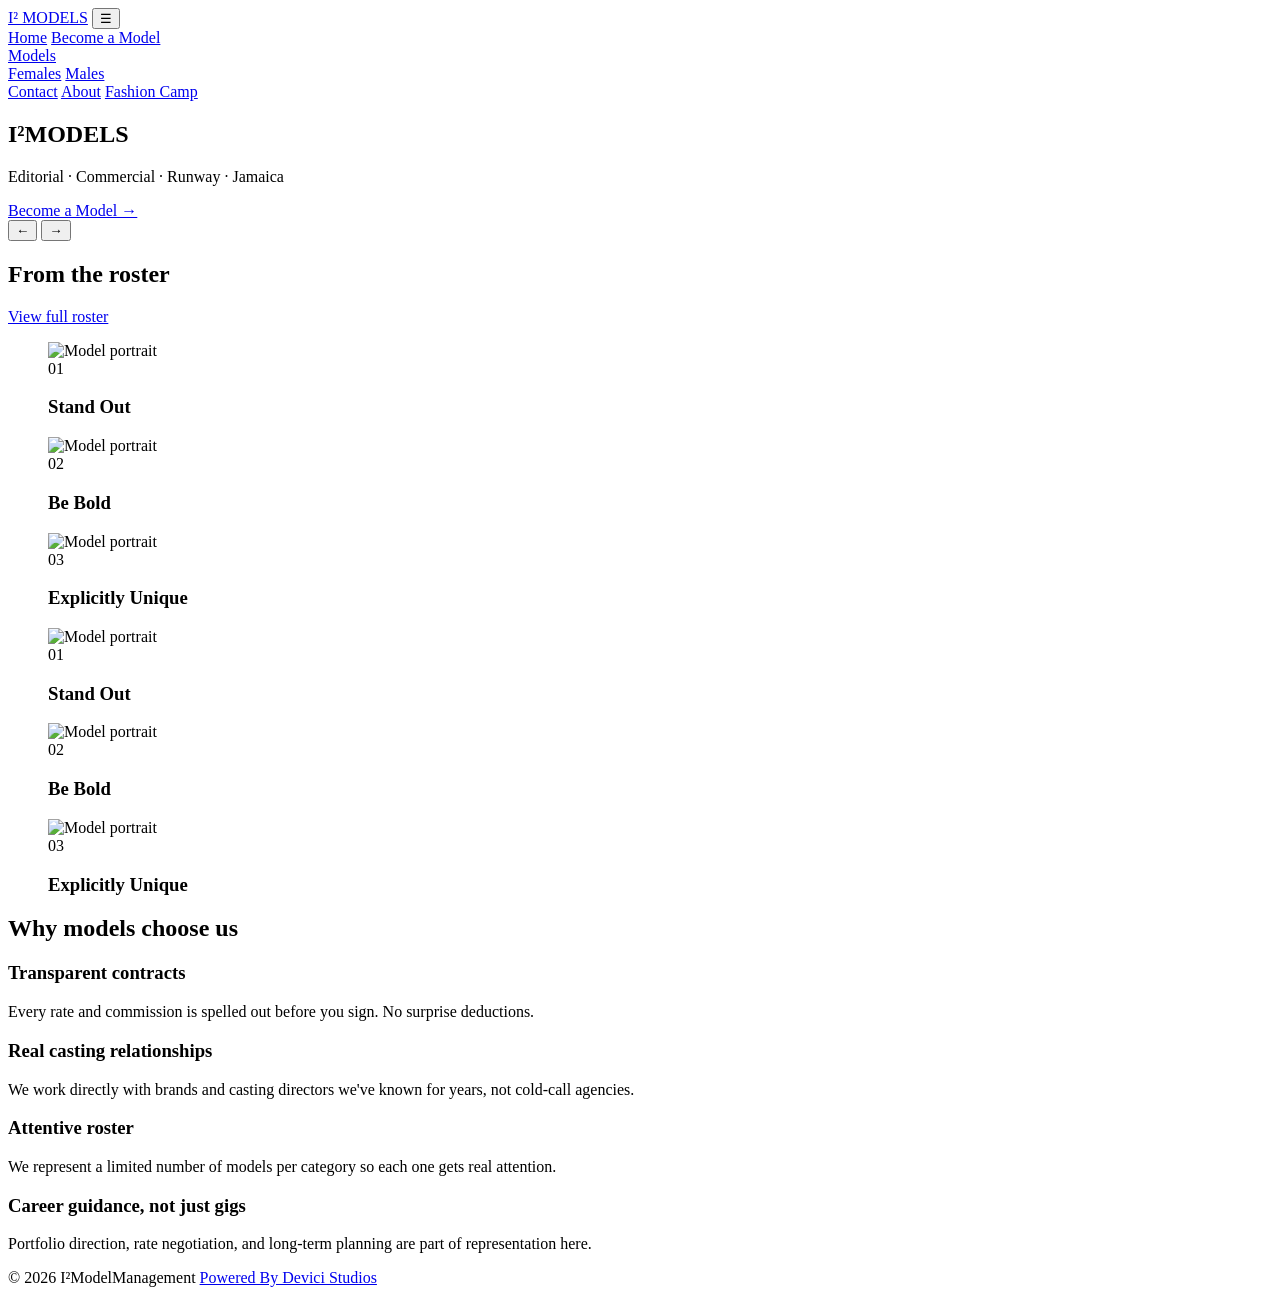
==== index.html @ 74bd7319 "revised" ====
<!DOCTYPE html>
<html lang="en">
<head>
<meta charset="UTF-8">
<meta name="viewport" content="width=device-width, initial-scale=1.0">
<title>I² Models — Modeling Agency</title>
<meta name="description" content="I²models represents editorial, commercial, and runway talent. View our roster and apply to join.">
<link rel="preconnect" href="https://fonts.googleapis.com">
<link href="https://fonts.googleapis.com/css2?family=Archivo:wght@500;700;800;900&family=Inter:wght@400;500;600&display=swap" rel="stylesheet">
<link rel="stylesheet" href="css/style.css">
</head>
<body>

<header class="site-header">
  <div class="wrap">
    <a href="index.html" class="wordmark">I² MODELS</a>
    <button class="nav-toggle" aria-label="Toggle menu">&#9776;</button>
    <nav class="main-nav">
      <a href="index.html">Home</a>
      <a href="apply.html">Become a Model</a>
      <div class="nav-item">
        <a href="models.html">Models</a>
        <div class="dropdown">
          <a href="models-female.html">Females</a>
          <a href="models-male.html">Males</a>
        </div>
      </div>
      <a href="contact.html">Contact</a>
      <a href="about.html">About</a>
      <a href="fashioncamp.html">Fashion Camp</a>
    </nav>
  </div>
</header>

<section class="hero-slideshow">
  <div class="slides">
    <div class="slide active" style="background-image:url('https://raw.githubusercontent.com/spex-sudo/INFINITY-MODELS/main/images/IMG_0093.jpeg')"></div>
    <div class="slide" style="background-image:url('https://raw.githubusercontent.com/spex-sudo/INFINITY-MODELS/main/images/IMG_0094.jpeg')"></div>
    <div class="slide" style="background-image:url('https://raw.githubusercontent.com/spex-sudo/INFINITY-MODELS/main/images/IMG_0095.jpeg')"></div>
    <div class="slide" style="background-image:url('https://raw.githubusercontent.com/spex-sudo/INFINITY-MODELS/main/images/IMG_0096.jpeg')"></div>
  </div>
  <div class="hero-overlay">
    <h1>I²MODELS</h1>
    <p>Editorial &middot; Commercial &middot; Runway &middot; Jamaica</p>
    <a href="apply.html" class="btn btn-primary">Become a Model &rarr;</a>
  </div>
  <button class="slide-arrow prev" aria-label="Previous slide">&#8592;</button>
  <button class="slide-arrow next" aria-label="Next slide">&#8594;</button>
  <div class="slide-dots"></div>
</section>

<section class="tight">
  <div class="wrap">
    <div class="section-head">
      <h2>From the roster</h2>
      <a href="models.html" class="btn btn-outline">View full roster</a>
    </div>
    <div class="roster-carousel">
      <div class="roster-track">
        <div class="roster-card">
          <figure>
            <img src="https://raw.githubusercontent.com/spex-sudo/INFINITY-MODELS/main/images/IMG_0099.jpeg" alt="Model portrait">
            <div class="roster-caption">
              <span class="roster-index">01</span>
              <h3>Stand Out</h3>
            </div>
          </figure>
        </div>
        <div class="roster-card">
          <figure>
            <img src="https://raw.githubusercontent.com/spex-sudo/INFINITY-MODELS/main/images/IMG_0100.jpeg" alt="Model portrait">
            <div class="roster-caption">
              <span class="roster-index">02</span>
              <h3>Be Bold</h3>
            </div>
          </figure>
        </div>
        <div class="roster-card">
          <figure>
            <img src="https://raw.githubusercontent.com/spex-sudo/INFINITY-MODELS/main/images/IMG_0101.jpeg" alt="Model portrait">
            <div class="roster-caption">
              <span class="roster-index">03</span>
              <h3>Explicitly Unique</h3>
            </div>
          </figure>
        </div>
        <div class="roster-card" aria-hidden="true">
          <figure>
            <img src="https://raw.githubusercontent.com/spex-sudo/INFINITY-MODELS/main/images/IMG_0099.jpeg" alt="Model portrait">
            <div class="roster-caption">
              <span class="roster-index">01</span>
              <h3>Stand Out</h3>
            </div>
          </figure>
        </div>
        <div class="roster-card" aria-hidden="true">
          <figure>
            <img src="https://raw.githubusercontent.com/spex-sudo/INFINITY-MODELS/main/images/IMG_0100.jpeg" alt="Model portrait">
            <div class="roster-caption">
              <span class="roster-index">02</span>
              <h3>Be Bold</h3>
            </div>
          </figure>
        </div>
        <div class="roster-card" aria-hidden="true">
          <figure>
            <img src="https://raw.githubusercontent.com/spex-sudo/INFINITY-MODELS/main/images/IMG_0101.jpeg" alt="Model portrait">
            <div class="roster-caption">
              <span class="roster-index">03</span>
              <h3>Explicitly Unique</h3>
            </div>
          </figure>
        </div>
      </div>
    </div>
  </div>
</section>

<section>
  <div class="wrap">
    <div class="section-head">
      <h2>Why models choose us</h2>
    </div>
    <div class="value-list">
      <div class="value-item">
        <h3>Transparent contracts</h3>
        <p>Every rate and commission is spelled out before you sign. No surprise deductions.</p>
      </div>
      <div class="value-item">
        <h3>Real casting relationships</h3>
        <p>We work directly with brands and casting directors we've known for years, not cold-call agencies.</p>
      </div>
      <div class="value-item">
        <h3>Attentive roster</h3>
        <p>We represent a limited number of models per category so each one gets real attention.</p>
      </div>
      <div class="value-item">
        <h3>Career guidance, not just gigs</h3>
        <p>Portfolio direction, rate negotiation, and long-term planning are part of representation here.</p>
      </div>
    </div>
  </div>
</section>

<footer>
  <div class="wrap">
    <span>&copy; 2026 I²ModelManagement</span>
    <span><a href="contact.html">Powered By Devici Studios</a></span>
  </div>
</footer>

<script src="js/main.js"></script>
</body>
</html>
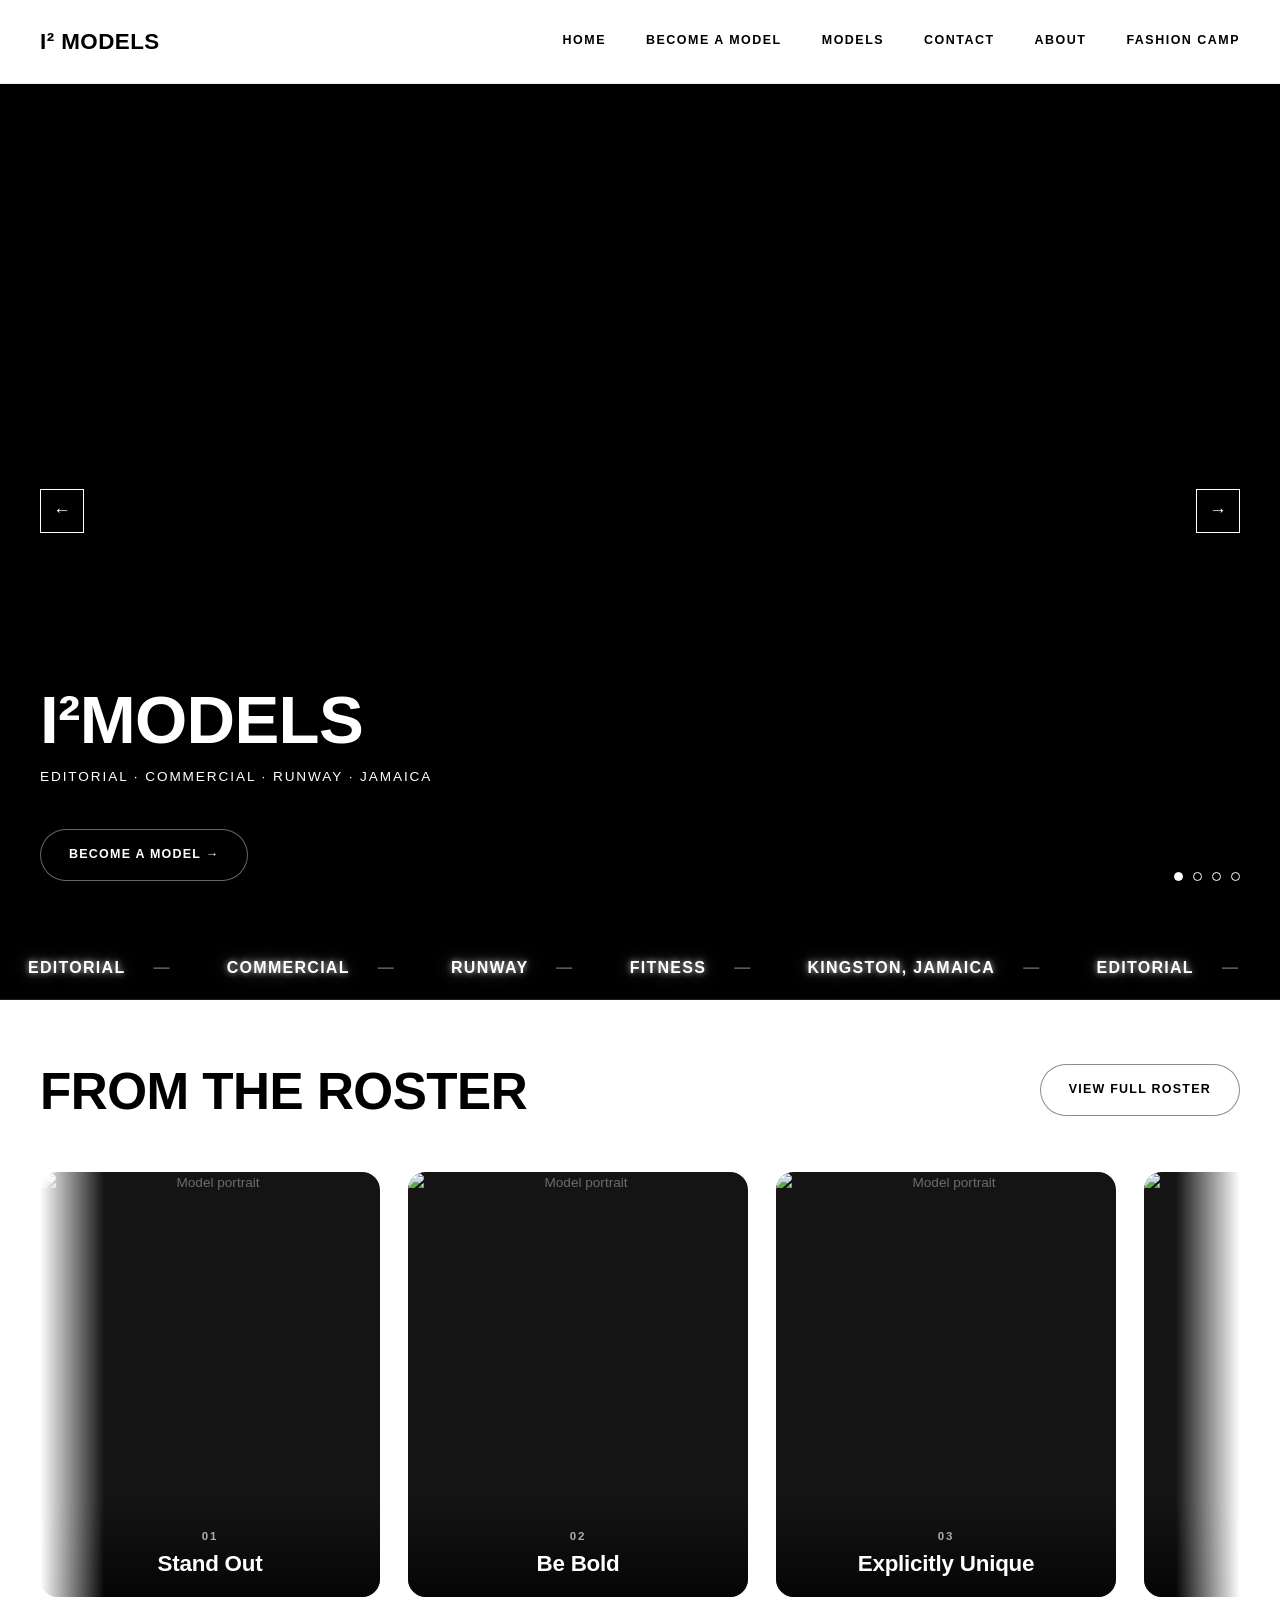
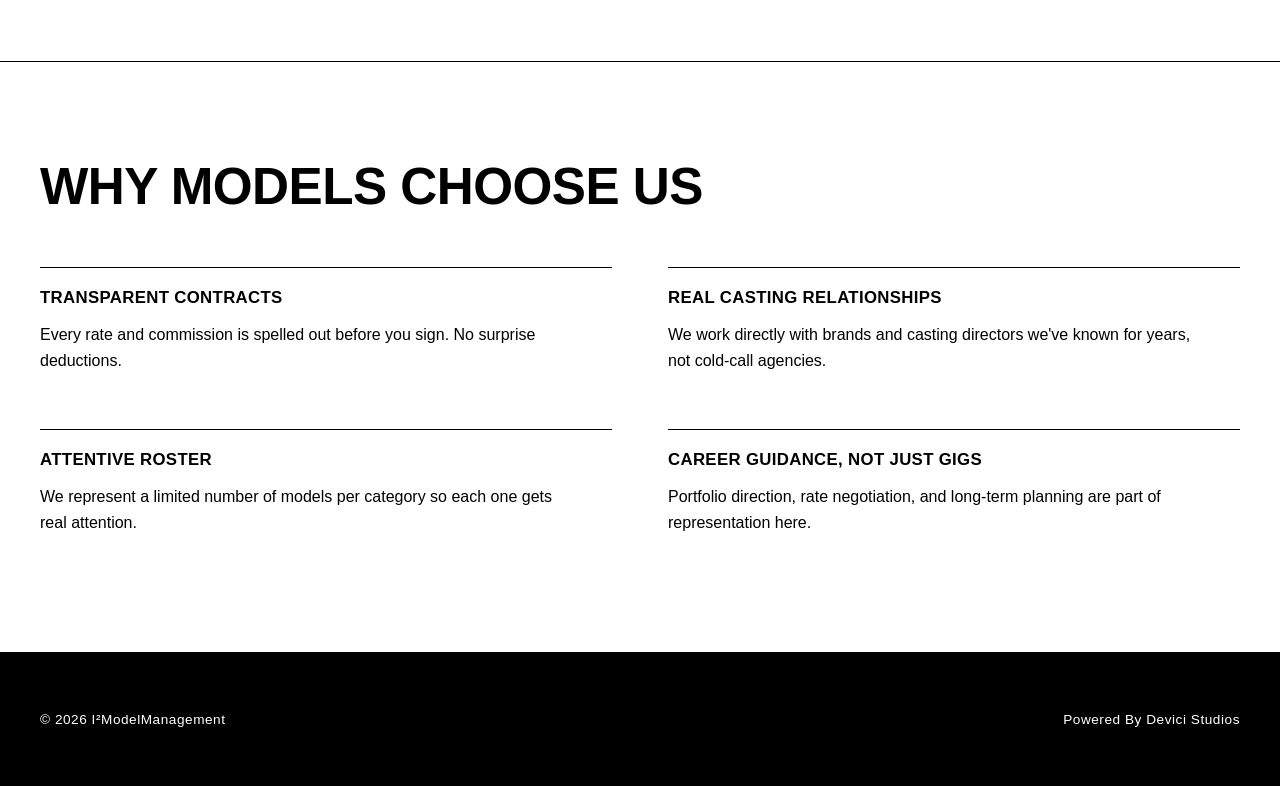
==== commit 749fe46b: "Update image source and change title text" ====
--- a/index.html
+++ b/index.html
@@ -95,10 +95,10 @@
         </div>
         <div class="roster-card" aria-hidden="true">
           <figure>
-            <img src="https://raw.githubusercontent.com/spex-sudo/INFINITY-MODELS/main/images/IMG_0100.jpeg" alt="Model portrait">
+            <img src="https://github.com/spex-sudo/I2/blob/main/images/IMG_0124.jpeg?raw=true">
             <div class="roster-caption">
               <span class="roster-index">02</span>
-              <h3>Be Bold</h3>
+              <h3>DARING</h3>
             </div>
           </figure>
         </div>
--- a/css/style.css
+++ b/css/style.css
@@ -0,0 +1,813 @@
+/* ===========================================================
+   I2MODELS — monochrome editorial design system
+   Palette: pure black / pure white only
+   Type: Archivo (display, tracked-out uppercase) + Inter (body)
+=========================================================== */
+
+:root {
+  --black: #000000;
+  --white: #ffffff;
+  --line: #000000;
+  --gray: #6b6b6b;
+  --max-w: 1400px;
+  --nav-h: 84px;
+  --radius: 18px;
+  --radius-sm: 10px;
+  --radius-pill: 999px;
+}
+
+* { box-sizing: border-box; }
+
+html { scroll-behavior: smooth; }
+
+body {
+  margin: 0;
+  background: var(--white);
+  color: var(--black);
+  font-family: 'Inter', -apple-system, BlinkMacSystemFont, 'Segoe UI', sans-serif;
+  font-size: 16px;
+  line-height: 1.6;
+  -webkit-font-smoothing: antialiased;
+}
+
+h1, h2, h3, .display {
+  font-family: 'Archivo', 'Inter', sans-serif;
+  font-weight: 800;
+  text-transform: uppercase;
+  letter-spacing: -0.01em;
+  line-height: 0.96;
+  margin: 0;
+  color: var(--black);
+}
+
+h1 { font-size: clamp(3rem, 9vw, 7.5rem); }
+h2 { font-size: clamp(1.8rem, 4vw, 3.2rem); }
+h3 { font-size: 1.05rem; letter-spacing: 0.02em; }
+
+p { max-width: 60ch; color: var(--black); }
+
+a { color: inherit; }
+
+img { max-width: 100%; display: block; }
+
+.wrap {
+  max-width: var(--max-w);
+  margin: 0 auto;
+  padding: 0 40px;
+}
+
+/* ---------- Header ---------- */
+
+.site-header {
+  border-bottom: 1px solid rgba(0,0,0,0.08);
+  position: sticky;
+  top: 0;
+  background: rgba(255,255,255,0.45);
+  backdrop-filter: blur(18px) saturate(160%);
+  -webkit-backdrop-filter: blur(18px) saturate(160%);
+  z-index: 50;
+  height: var(--nav-h);
+}
+
+.site-header .wrap {
+  display: flex;
+  align-items: center;
+  justify-content: space-between;
+  height: 100%;
+}
+
+.wordmark {
+  font-family: 'Archivo', sans-serif;
+  font-weight: 900;
+  font-size: 1.4rem;
+  letter-spacing: 0.02em;
+  text-decoration: none;
+  text-transform: uppercase;
+}
+
+.main-nav {
+  display: flex;
+  align-items: center;
+  gap: 40px;
+  height: 100%;
+}
+
+.main-nav > a,
+.nav-item > a {
+  text-decoration: none;
+  font-size: 0.78rem;
+  font-weight: 600;
+  letter-spacing: 0.12em;
+  text-transform: uppercase;
+  color: var(--black);
+  padding: 4px 0;
+  border-bottom: 1px solid transparent;
+  transition: opacity 0.15s ease;
+}
+
+.main-nav > a:hover,
+.nav-item > a:hover { opacity: 0.5; }
+
+.nav-item {
+  position: relative;
+  height: 100%;
+  display: flex;
+  align-items: center;
+}
+
+.dropdown {
+  position: absolute;
+  top: calc(100% + 10px);
+  left: 50%;
+  transform: translateX(-50%) translateY(-6px);
+  background: rgba(10,10,10,0.5);
+  backdrop-filter: blur(16px) saturate(160%);
+  -webkit-backdrop-filter: blur(16px) saturate(160%);
+  min-width: 170px;
+  padding: 8px;
+  display: block;
+  border: 1px solid rgba(255,255,255,0.15);
+  border-radius: var(--radius-sm);
+  opacity: 0;
+  visibility: hidden;
+  pointer-events: none;
+  transition: opacity 0.25s ease, transform 0.25s ease;
+}
+
+.nav-item:hover .dropdown,
+.nav-item.open .dropdown {
+  opacity: 1;
+  visibility: visible;
+  pointer-events: auto;
+  transform: translateX(-50%) translateY(0);
+}
+
+.dropdown a {
+  display: block;
+  color: var(--white);
+  text-decoration: none;
+  font-size: 0.74rem;
+  letter-spacing: 0.12em;
+  text-transform: uppercase;
+  padding: 12px 18px;
+  border-bottom: none;
+  border-radius: calc(var(--radius-sm) - 4px);
+}
+
+.dropdown a:hover { background: rgba(255,255,255,0.12); }
+
+.nav-toggle {
+  display: none;
+  background: none;
+  border: none;
+  font-size: 1.6rem;
+  cursor: pointer;
+  color: var(--black);
+}
+
+@media (max-width: 900px) {
+  .main-nav {
+    position: absolute;
+    top: 100%;
+    left: 0;
+    right: 0;
+    background: rgba(255,255,255,0.6);
+    backdrop-filter: blur(20px) saturate(160%);
+    -webkit-backdrop-filter: blur(20px) saturate(160%);
+    border-bottom: 1px solid rgba(0,0,0,0.08);
+    flex-direction: column;
+    align-items: stretch;
+    gap: 0;
+    height: auto;
+    display: none;
+  }
+  .main-nav.open { display: flex; }
+  .main-nav > a,
+  .nav-item {
+    padding: 18px 40px;
+    border-bottom: 1px solid rgba(0,0,0,0.08);
+    height: auto;
+  }
+  .nav-item { flex-direction: column; align-items: flex-start; }
+  .nav-item > a { padding: 0; border: none; }
+  .dropdown {
+    position: static;
+    transform: none;
+    background: none;
+    backdrop-filter: none;
+    -webkit-backdrop-filter: none;
+    border: none;
+    border-radius: 0;
+    padding: 14px 0 0;
+    width: 100%;
+    opacity: 1;
+    visibility: visible;
+    pointer-events: auto;
+    display: none;
+  }
+  .nav-item.open .dropdown { display: block; }
+  .dropdown a { color: var(--black); padding: 10px 0; border-radius: 0; }
+  .dropdown a:hover { background: none; opacity: 0.6; }
+  .nav-toggle { display: block; }
+}
+
+/* ---------- Simple page-header hero (interior pages) ---------- */
+
+.hero {
+  padding: 72px 0 56px;
+  border-bottom: 1px solid var(--line);
+}
+
+.hero-eyebrow {
+  font-size: 0.8rem;
+  font-weight: 600;
+  letter-spacing: 0.14em;
+  text-transform: uppercase;
+  color: var(--gray);
+  margin-bottom: 18px;
+}
+
+.hero-copy p { margin-top: 22px; font-size: 1.1rem; }
+
+/* ---------- Hero slideshow ---------- */
+
+.hero-slideshow {
+  position: relative;
+  width: 100%;
+  min-height: 280px;
+  overflow: hidden;
+  background: var(--black);
+}
+
+.slides {
+  position: absolute;
+  inset: 0;
+}
+
+.slide {
+  position: absolute;
+  inset: 0;
+  background-size: cover;
+  background-position: center;
+  opacity: 0;
+  transition: opacity 1.1s ease;
+}
+
+.slide.active { opacity: 1; }
+
+.hero-slideshow::after {
+  content: '';
+  position: absolute;
+  inset: 0;
+  background: linear-gradient(180deg, rgba(0,0,0,0.15) 0%, rgba(0,0,0,0) 35%, rgba(0,0,0,0.55) 100%);
+  pointer-events: none;
+}
+
+.hero-overlay {
+  position: absolute;
+  left: 40px;
+  bottom: 56px;
+  z-index: 2;
+  color: var(--white);
+  max-width: 620px;
+}
+
+.hero-overlay h1 {
+  color: var(--white);
+  font-size: clamp(2.2rem, 5.5vw, 4.2rem);
+}
+
+.hero-overlay p {
+  color: var(--white);
+  font-size: 0.85rem;
+  letter-spacing: 0.14em;
+  text-transform: uppercase;
+  margin-top: 14px;
+  max-width: none;
+}
+
+.hero-overlay .btn {
+  margin-top: 28px;
+}
+
+.slide-arrow {
+  position: absolute;
+  top: 50%;
+  transform: translateY(-50%);
+  z-index: 3;
+  background: none;
+  border: 1px solid var(--white);
+  color: var(--white);
+  width: 44px;
+  height: 44px;
+  font-size: 1.1rem;
+  cursor: pointer;
+  transition: background 0.2s ease, color 0.2s ease;
+}
+
+.slide-arrow:hover { background: var(--white); color: var(--black); }
+.slide-arrow.prev { left: 40px; }
+.slide-arrow.next { right: 40px; }
+
+.slide-dots {
+  position: absolute;
+  right: 40px;
+  bottom: 56px;
+  z-index: 3;
+  display: flex;
+  gap: 10px;
+}
+
+.slide-dots button {
+  width: 9px;
+  height: 9px;
+  border-radius: 50%;
+  border: 1px solid var(--white);
+  background: transparent;
+  padding: 0;
+  cursor: pointer;
+}
+
+.slide-dots button.active { background: var(--white); }
+
+@media (max-width: 720px) {
+  .hero-overlay { left: 20px; right: 20px; bottom: 20px; max-width: none; }
+  .slide-dots { right: 24px; bottom: 24px; }
+  .slide-arrow { display: none; }
+}
+
+.btn {
+  display: inline-flex;
+  align-items: center;
+  gap: 10px;
+  text-decoration: none;
+  padding: 15px 28px;
+  font-size: 0.78rem;
+  font-weight: 700;
+  letter-spacing: 0.1em;
+  text-transform: uppercase;
+  white-space: nowrap;
+  flex-shrink: 0;
+  border-radius: var(--radius-pill);
+  border: 1px solid var(--black);
+  transition: background 0.2s ease, color 0.2s ease;
+}
+
+.btn-primary {
+  background: rgba(0,0,0,0.82);
+  backdrop-filter: blur(10px) saturate(150%);
+  -webkit-backdrop-filter: blur(10px) saturate(150%);
+  border-color: rgba(0,0,0,0.82);
+  color: var(--white);
+}
+
+.btn-outline {
+  border-color: rgba(0,0,0,0.45);
+  background: rgba(255,255,255,0.25);
+  backdrop-filter: blur(8px) saturate(150%);
+  -webkit-backdrop-filter: blur(8px) saturate(150%);
+  color: var(--black);
+}
+
+.hero-overlay .btn-primary {
+  border-color: rgba(255,255,255,0.4);
+  background: rgba(0,0,0,0.45);
+  backdrop-filter: blur(12px) saturate(160%);
+  -webkit-backdrop-filter: blur(12px) saturate(160%);
+  color: var(--white);
+}
+
+/* ---------- Sections ---------- */
+
+section { padding: 100px 0; }
+section.tight { padding: 64px 0; }
+section + section { border-top: 1px solid var(--line); }
+
+.section-head {
+  display: flex;
+  justify-content: space-between;
+  align-items: flex-end;
+  gap: 24px;
+  margin-bottom: 56px;
+  flex-wrap: wrap;
+}
+
+@media (max-width: 640px) {
+  .section-head {
+    flex-direction: column;
+    align-items: flex-start;
+    gap: 18px;
+  }
+  .section-head h2 { font-size: clamp(1.6rem, 7vw, 2.2rem); }
+}
+
+.section-num {
+  font-family: 'Archivo', sans-serif;
+  font-weight: 700;
+  color: var(--gray);
+  font-size: 0.8rem;
+  letter-spacing: 0.14em;
+  text-transform: uppercase;
+}
+
+/* ---------- Grid cards (roster / values) ---------- */
+
+.grid-3 {
+  display: grid;
+  grid-template-columns: repeat(3, 1fr);
+  gap: 2px;
+  background: var(--black);
+}
+
+@media (max-width: 860px) {
+  .grid-3 { grid-template-columns: 1fr; }
+}
+
+/* ---------- Homepage roster carousel (touch-scrollable, JS auto-advances) ---------- */
+
+.roster-carousel {
+  overflow-x: auto;
+  overflow-y: hidden;
+  -webkit-overflow-scrolling: touch;
+  scroll-snap-type: x proximity;
+  scrollbar-width: none;
+  -webkit-mask-image: linear-gradient(90deg, transparent 0, #000 64px, #000 calc(100% - 64px), transparent 100%);
+  mask-image: linear-gradient(90deg, transparent 0, #000 64px, #000 calc(100% - 64px), transparent 100%);
+}
+
+.roster-carousel::-webkit-scrollbar { display: none; }
+
+.roster-track {
+  display: flex;
+  gap: 28px;
+  width: max-content;
+}
+
+.roster-track .roster-card {
+  flex: 0 0 340px;
+  width: 340px;
+  background: none;
+  padding-bottom: 0;
+  scroll-snap-align: start;
+}
+
+.roster-track .roster-card figure {
+  position: relative;
+  aspect-ratio: 4 / 5;
+  margin: 0;
+  background: #141414;
+  padding: 0;
+}
+
+.roster-track .roster-card figure img {
+  width: 100%;
+  height: 100%;
+  object-fit: cover;
+  filter: grayscale(0.15);
+}
+
+.roster-caption {
+  position: absolute;
+  left: 0;
+  right: 0;
+  bottom: 0;
+  padding: 28px 24px 22px;
+  background: linear-gradient(180deg, rgba(0,0,0,0) 0%, rgba(0,0,0,0.75) 100%);
+}
+
+.roster-index {
+  display: block;
+  font-family: 'Archivo', sans-serif;
+  font-size: 0.72rem;
+  font-weight: 700;
+  letter-spacing: 0.16em;
+  color: rgba(255,255,255,0.65);
+  margin-bottom: 8px;
+}
+
+.roster-caption h3 {
+  color: var(--white);
+  font-size: 1.4rem;
+  text-transform: none;
+  font-weight: 700;
+  letter-spacing: -0.01em;
+  padding: 0;
+  margin-top: 0;
+}
+
+@media (max-width: 600px) {
+  .roster-track .roster-card { flex-basis: 240px; width: 240px; }
+  .roster-caption { padding: 20px 18px 16px; }
+  .roster-caption h3 { font-size: 1.1rem; }
+}
+
+.roster-card { background: var(--white); padding-bottom: 28px; }
+
+.roster-card figure {
+  margin: 0 0 20px;
+  aspect-ratio: 3 / 4;
+  background: #f2f2f2;
+  display: flex;
+  align-items: center;
+  justify-content: center;
+  color: var(--gray);
+  font-size: 0.85rem;
+  text-align: center;
+  padding: 20px;
+  overflow: hidden;
+  border-radius: var(--radius);
+}
+
+.roster-card figure img { width: 100%; height: 100%; object-fit: cover; }
+
+.roster-card h3 { padding: 0 20px; margin-top: 0; }
+
+.roster-card p.tag {
+  padding: 0 20px;
+  margin-top: 6px;
+  color: var(--gray);
+  font-size: 0.82rem;
+  text-transform: uppercase;
+  letter-spacing: 0.06em;
+  max-width: none;
+}
+
+/* ---------- Value list ---------- */
+
+.value-list {
+  display: grid;
+  grid-template-columns: repeat(2, 1fr);
+  gap: 40px 56px;
+}
+
+@media (max-width: 720px) {
+  .value-list { grid-template-columns: 1fr; }
+}
+
+.value-item {
+  border-top: 1px solid var(--line);
+  padding-top: 22px;
+}
+
+/* ---------- Form ---------- */
+
+.form-wrap { max-width: 640px; }
+
+.field { margin-bottom: 26px; }
+
+label {
+  display: block;
+  font-size: 0.78rem;
+  letter-spacing: 0.08em;
+  text-transform: uppercase;
+  color: var(--gray);
+  margin-bottom: 10px;
+}
+
+input, select, textarea {
+  width: 100%;
+  padding: 14px 14px;
+  font-family: inherit;
+  font-size: 1rem;
+  background: #fff;
+  border: 1px solid var(--black);
+  border-radius: var(--radius-sm);
+  color: var(--black);
+}
+
+input:focus, select:focus, textarea:focus {
+  outline: 2px solid var(--black);
+  outline-offset: 1px;
+}
+
+textarea { resize: vertical; min-height: 120px; }
+
+.field-row {
+  display: grid;
+  grid-template-columns: 1fr 1fr;
+  gap: 20px;
+}
+
+@media (max-width: 560px) {
+  .field-row { grid-template-columns: 1fr; }
+}
+
+.form-note {
+  font-size: 0.85rem;
+  color: var(--gray);
+  margin-top: -6px;
+}
+
+/* ---------- Footer ---------- */
+
+footer {
+  border-top: 1px solid var(--line);
+  padding: 56px 0;
+  background: var(--black);
+  color: var(--white);
+}
+
+footer .wrap {
+  display: flex;
+  justify-content: space-between;
+  flex-wrap: wrap;
+  gap: 20px;
+  font-size: 0.85rem;
+  letter-spacing: 0.04em;
+}
+
+footer a { text-decoration: none; color: var(--white); }
+
+/* ===========================================================
+   Motion system — page transitions, scroll reveals, cursor,
+   marquee, and refined hover states.
+=========================================================== */
+
+/* ---------- Page transition ---------- */
+
+body {
+  animation: page-fade-in 0.6s ease forwards;
+}
+
+@keyframes page-fade-in {
+  from { opacity: 0; }
+  to { opacity: 1; }
+}
+
+body.is-leaving { animation: none; opacity: 0; transition: opacity 0.35s ease; }
+
+/* ---------- Scroll reveal ---------- */
+
+.reveal {
+  opacity: 0;
+  transform: translateY(28px);
+  transition: opacity 0.9s cubic-bezier(0.16, 1, 0.3, 1),
+              transform 0.9s cubic-bezier(0.16, 1, 0.3, 1);
+  transition-delay: var(--reveal-delay, 0s);
+}
+
+.reveal.in-view {
+  opacity: 1;
+  transform: none;
+}
+
+/* ---------- Scroll progress bar ---------- */
+
+.scroll-progress {
+  position: fixed;
+  top: 0;
+  left: 0;
+  height: 2px;
+  width: 100%;
+  background: var(--black);
+  transform: scaleX(0);
+  transform-origin: left;
+  z-index: 100;
+  will-change: transform;
+}
+
+/* ---------- Cursor dot ---------- */
+
+.cursor-dot {
+  position: fixed;
+  top: 0;
+  left: 0;
+  width: 22px;
+  height: 22px;
+  margin: -11px 0 0 -11px;
+  border-radius: 50%;
+  border: 1px solid var(--black);
+  pointer-events: none;
+  z-index: 99;
+  mix-blend-mode: difference;
+  transform: translate3d(-100px, -100px, 0) scale(1);
+  transition: transform 0.15s ease-out, opacity 0.2s ease;
+  opacity: 0;
+}
+
+.cursor-dot.is-active { opacity: 1; }
+.cursor-dot.is-hovering {
+  background: var(--black);
+  transform-origin: center;
+}
+
+@media (pointer: coarse), (max-width: 900px) {
+  .cursor-dot { display: none; }
+}
+
+/* ---------- Marquee ---------- */
+
+.marquee {
+  border-bottom: 1px solid rgba(255,255,255,0.12);
+  overflow: hidden;
+  background: var(--black);
+  padding: 18px 0;
+}
+
+.marquee-track {
+  display: flex;
+  width: max-content;
+  animation: marquee-scroll 26s linear infinite;
+}
+
+.marquee-track span {
+  font-family: 'Archivo', sans-serif;
+  font-weight: 700;
+  font-size: 1rem;
+  letter-spacing: 0.08em;
+  text-transform: uppercase;
+  padding: 0 28px;
+  white-space: nowrap;
+  color: var(--white);
+  text-shadow: 0 0 6px rgba(255,255,255,0.75), 0 0 18px rgba(255,255,255,0.4);
+}
+
+.marquee-track span::after {
+  content: '\2014';
+  margin-left: 28px;
+  color: rgba(255,255,255,0.35);
+  text-shadow: none;
+}
+
+@keyframes marquee-scroll {
+  from { transform: translateX(0); }
+  to { transform: translateX(-50%); }
+}
+
+/* ---------- Nav underline ---------- */
+
+.main-nav > a,
+.nav-item > a {
+  position: relative;
+}
+
+.main-nav > a::after,
+.nav-item > a::after {
+  content: '';
+  position: absolute;
+  left: 0;
+  bottom: -2px;
+  width: 0%;
+  height: 1px;
+  background: var(--black);
+  transition: width 0.3s cubic-bezier(0.16, 1, 0.3, 1);
+}
+
+.main-nav > a:hover::after,
+.nav-item > a:hover::after,
+.main-nav > a.active::after { width: 100%; }
+
+.main-nav > a:hover,
+.nav-item > a:hover { opacity: 1; }
+
+/* ---------- Button hover sweep ---------- */
+
+.btn {
+  position: relative;
+  overflow: hidden;
+  z-index: 0;
+}
+
+.btn::before {
+  content: '';
+  position: absolute;
+  inset: 0;
+  background: currentColor;
+  transform: scaleX(0);
+  transform-origin: left;
+  transition: transform 0.4s cubic-bezier(0.16, 1, 0.3, 1);
+  z-index: -1;
+}
+
+.btn-primary::before { color: var(--white); }
+.btn-primary:hover::before { transform: scaleX(1); }
+.btn-primary:hover { color: var(--black); background: var(--black); }
+
+.btn-outline::before { color: var(--black); }
+.btn-outline:hover::before { transform: scaleX(1); }
+.btn-outline:hover { color: var(--white); }
+
+.hero-overlay .btn-primary::before { color: var(--black); }
+.hero-overlay .btn-primary:hover { background: var(--white); color: var(--white); }
+.hero-overlay .btn-primary:hover::before { transform: scaleX(1); }
+
+/* ---------- Image hover zoom ---------- */
+
+.roster-card figure { overflow: hidden; }
+
+.roster-card figure img {
+  transition: transform 0.7s cubic-bezier(0.16, 1, 0.3, 1);
+}
+
+.roster-card:hover figure img { transform: scale(1.06); }
+
+/* ---------- Reduced motion ---------- */
+
+@media (prefers-reduced-motion: reduce) {
+  html { scroll-behavior: auto; }
+  * { transition: none !important; animation: none !important; }
+  body { opacity: 1; }
+  .reveal { opacity: 1; transform: none; }
+  .cursor-dot { display: none; }
+  .slide { transform: none; }
+}
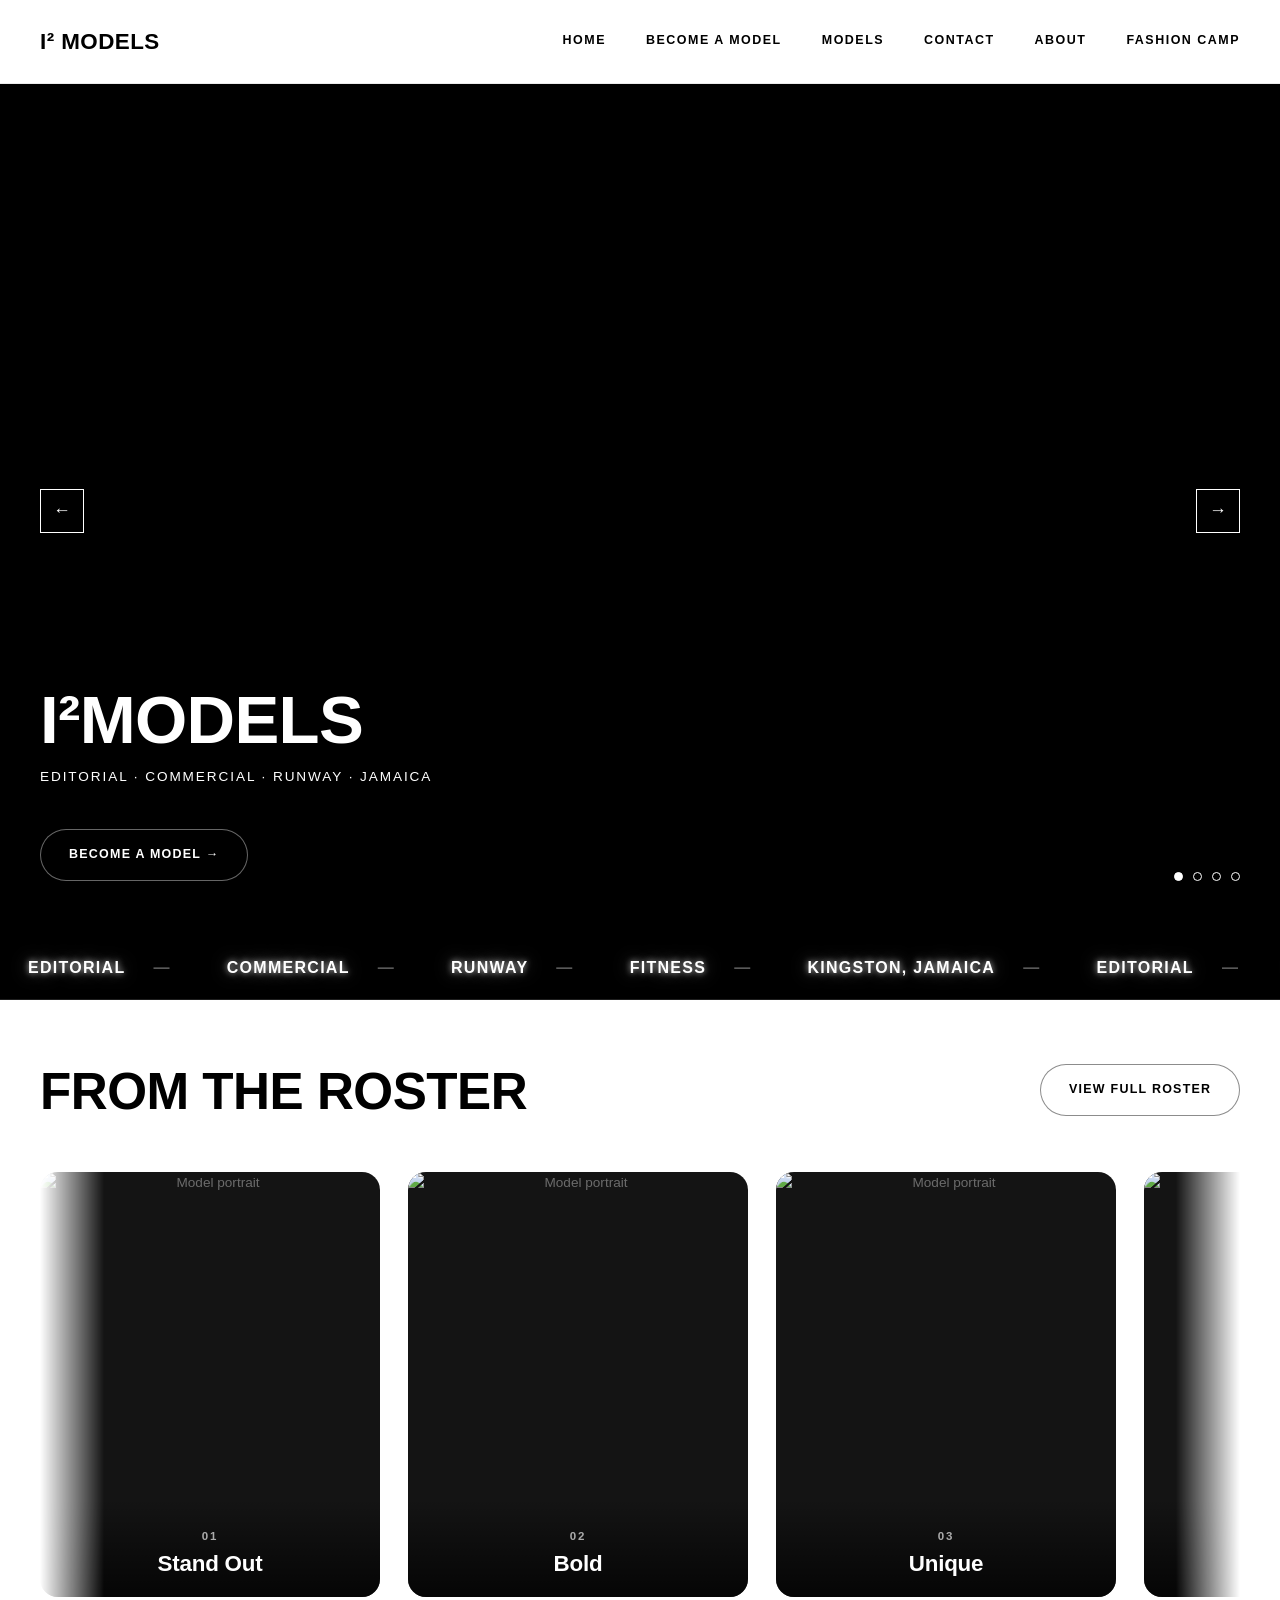
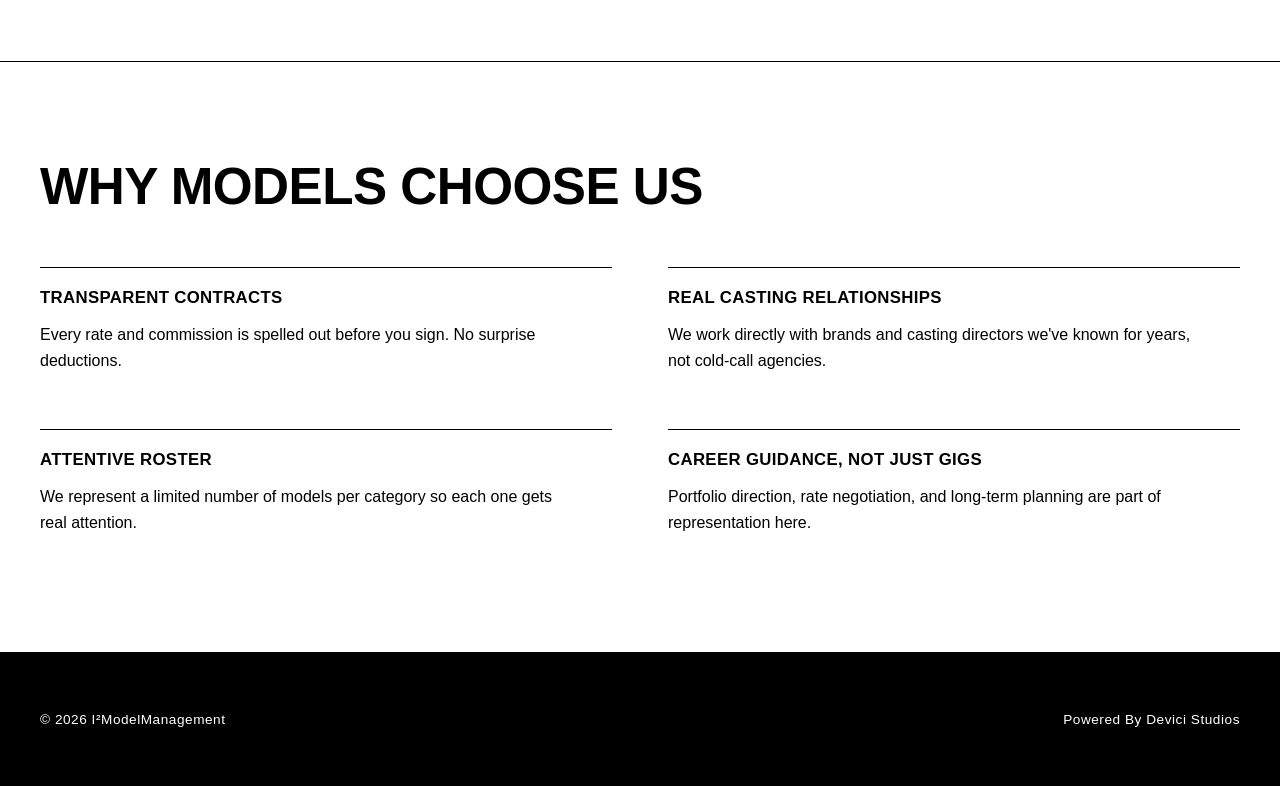
==== commit f4bb9903: "Update headings and image sources in index.html" ====
--- a/index.html
+++ b/index.html
@@ -71,7 +71,7 @@
             <img src="https://raw.githubusercontent.com/spex-sudo/INFINITY-MODELS/main/images/IMG_0100.jpeg" alt="Model portrait">
             <div class="roster-caption">
               <span class="roster-index">02</span>
-              <h3>Be Bold</h3>
+              <h3>Bold</h3>
             </div>
           </figure>
         </div>
@@ -80,7 +80,7 @@
             <img src="https://raw.githubusercontent.com/spex-sudo/INFINITY-MODELS/main/images/IMG_0101.jpeg" alt="Model portrait">
             <div class="roster-caption">
               <span class="roster-index">03</span>
-              <h3>Explicitly Unique</h3>
+              <h3>Unique</h3>
             </div>
           </figure>
         </div>
@@ -98,16 +98,16 @@
             <img src="https://github.com/spex-sudo/I2/blob/main/images/IMG_0124.jpeg?raw=true">
             <div class="roster-caption">
               <span class="roster-index">02</span>
-              <h3>DARING</h3>
+              <h3>Daring</h3>
             </div>
           </figure>
         </div>
         <div class="roster-card" aria-hidden="true">
           <figure>
-            <img src="https://raw.githubusercontent.com/spex-sudo/INFINITY-MODELS/main/images/IMG_0101.jpeg" alt="Model portrait">
+            <img src="https://github.com/spex-sudo/I2/blob/main/images/IMG_0117.jpeg?raw=true">
             <div class="roster-caption">
               <span class="roster-index">03</span>
-              <h3>Explicitly Unique</h3>
+              <h3>Powerful</h3>
             </div>
           </figure>
         </div>
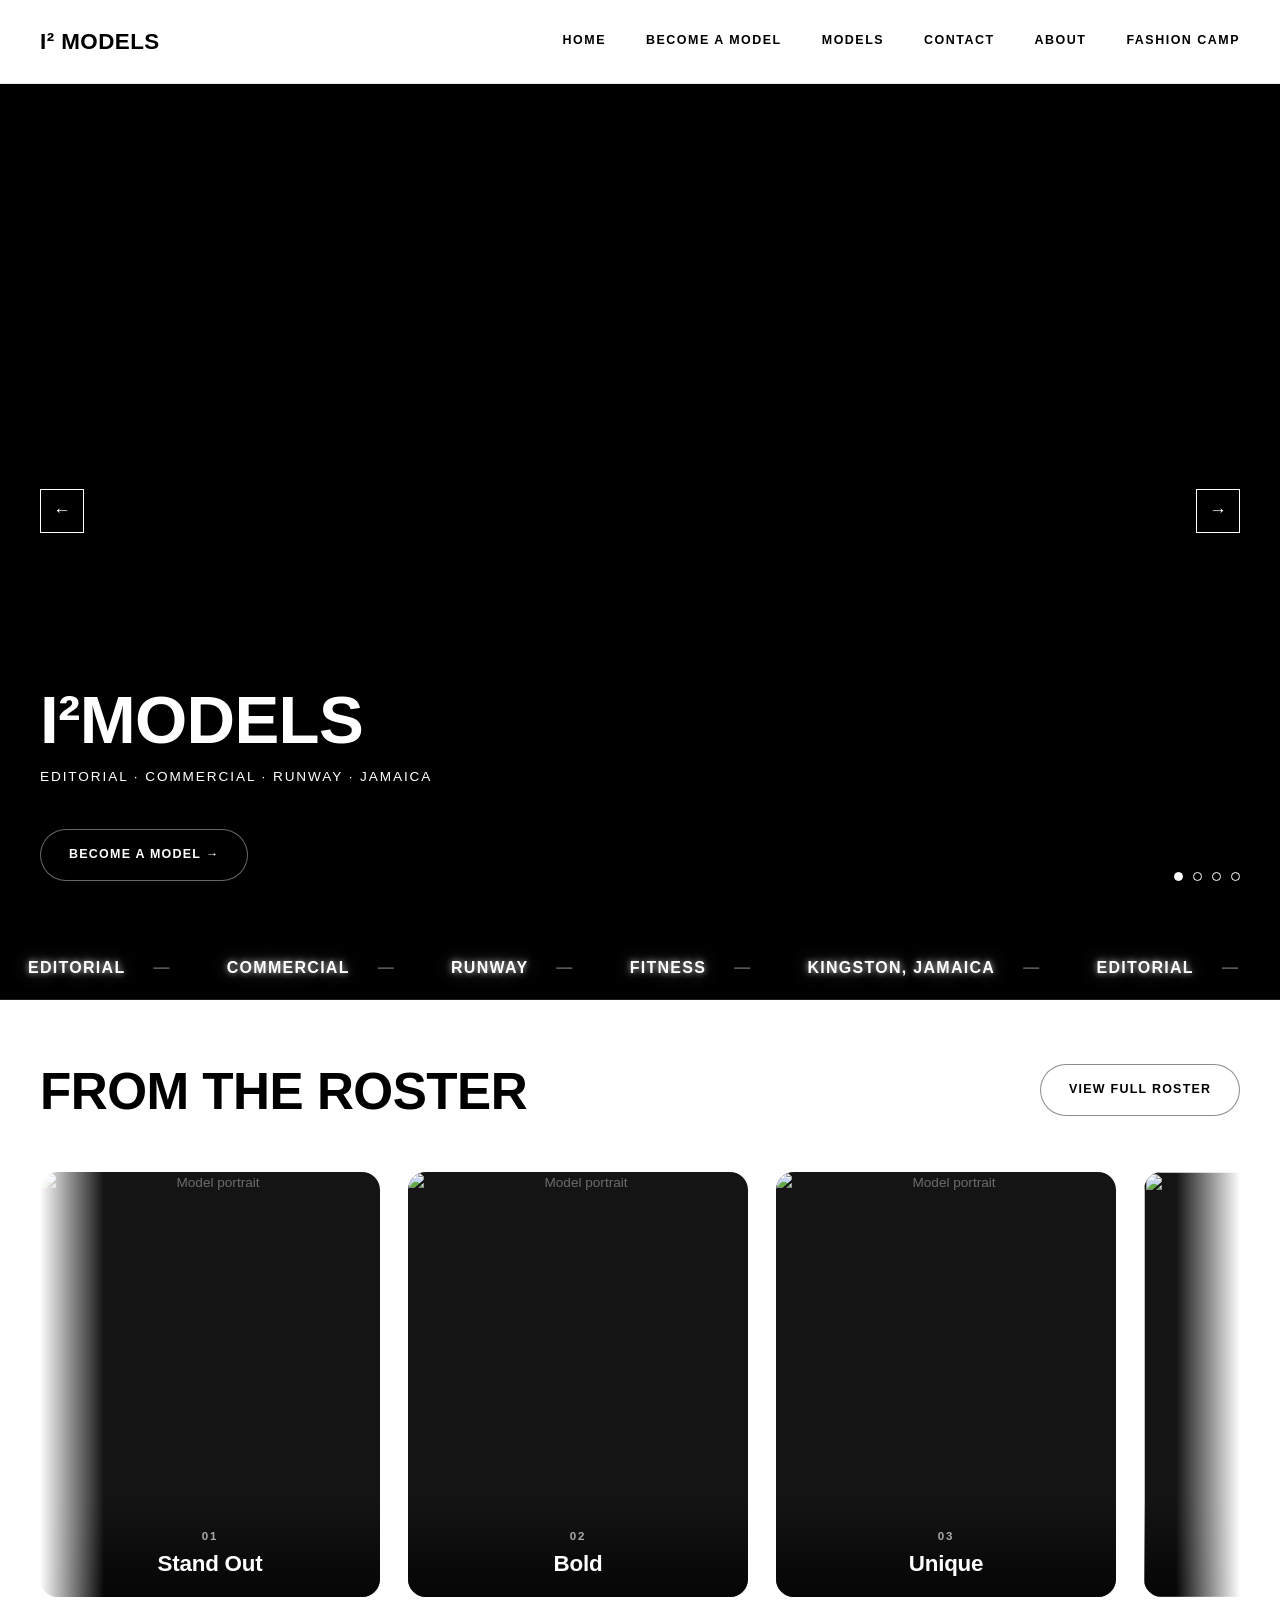
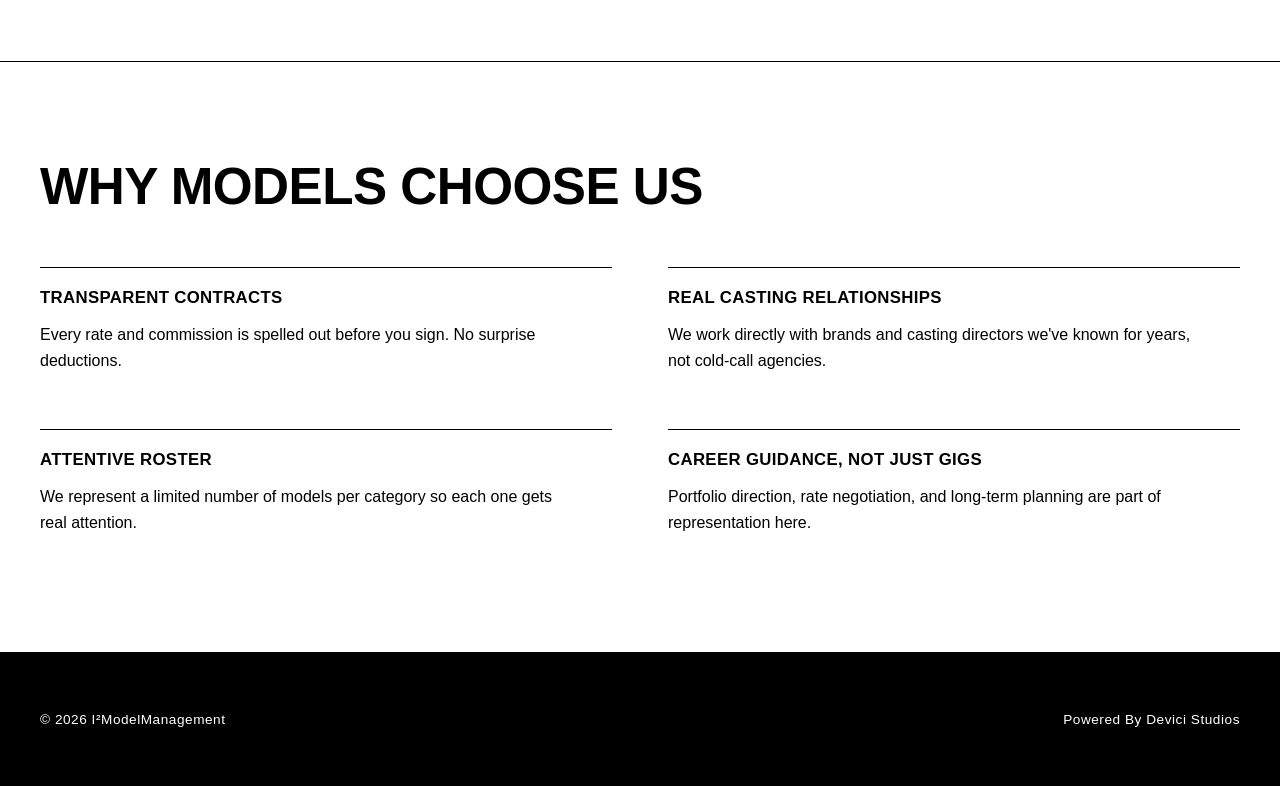
==== commit a6a43388: "Update image source and caption in index.html" ====
--- a/index.html
+++ b/index.html
@@ -86,10 +86,10 @@
         </div>
         <div class="roster-card" aria-hidden="true">
           <figure>
-            <img src="https://raw.githubusercontent.com/spex-sudo/INFINITY-MODELS/main/images/IMG_0099.jpeg" alt="Model portrait">
+            <img src="https://github.com/spex-sudo/I2/blob/main/images/IMG_0120.jpeg?raw=true">
             <div class="roster-caption">
               <span class="roster-index">01</span>
-              <h3>Stand Out</h3>
+              <h3>Adjudicate</h3>
             </div>
           </figure>
         </div>
